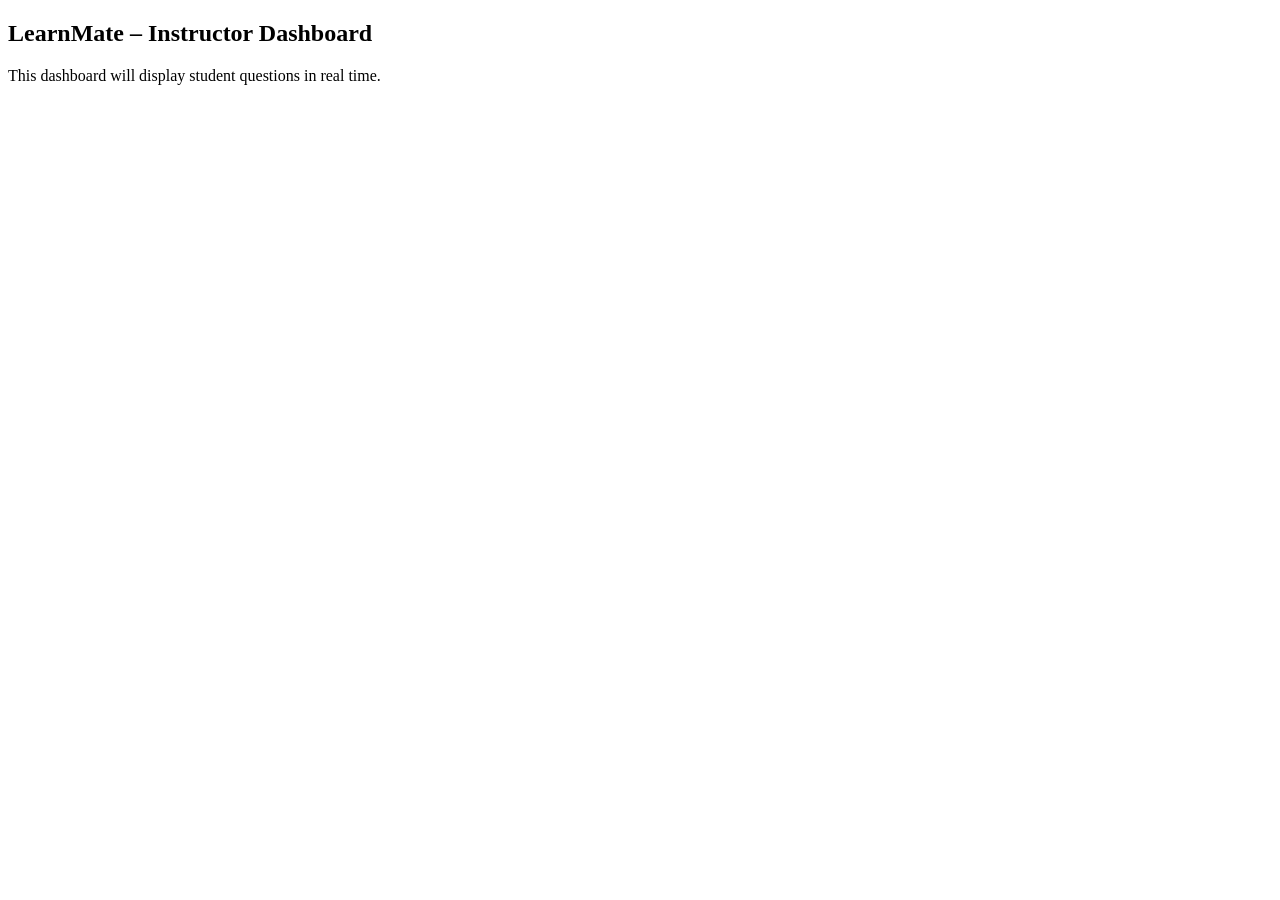
==== frontend/instructor.html @ 82aa6d42 "Added frontend files" ====
<!DOCTYPE html>
<html>
<head>
    <title>LearnMate - Instructor</title>
</head>
<body>
    <h2>LearnMate – Instructor Dashboard</h2>

    <p>This dashboard will display student questions in real time.</p>

</body>
</html>
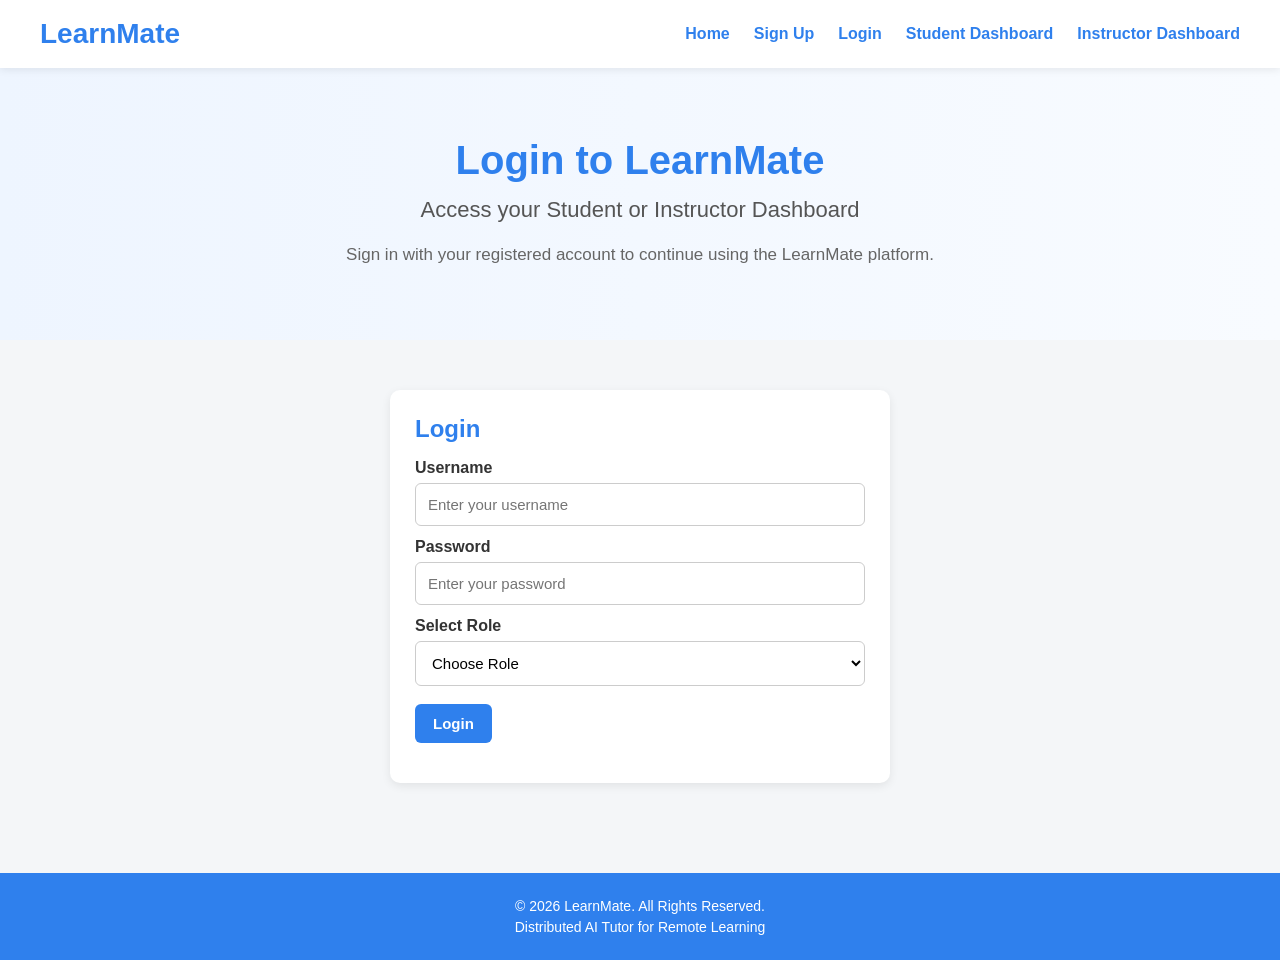
==== commit 0054e0b6: "Finalized frontend UI,improved student submission flow,and added auto refresh instructor dashboard" ====
--- a/frontend/instructor.html
+++ b/frontend/instructor.html
@@ -1,12 +1,225 @@
 <!DOCTYPE html>
-<html>
+<html lang="en">
 <head>
-    <title>LearnMate - Instructor</title>
+    <meta charset="UTF-8">
+    <meta name="viewport" content="width=device-width, initial-scale=1.0">
+    <title>LearnMate - Instructor Dashboard</title>
+    <link rel="stylesheet" href="style.css">
 </head>
 <body>
-    <h2>LearnMate – Instructor Dashboard</h2>
-
-    <p>This dashboard will display student questions in real time.</p>
+
+    <nav class="navbar">
+        <div class="logo">LearnMate</div>
+        <div class="nav-links" id="navLinks"></div>
+    </nav>
+	
+
+    <section class="instructor-dashboard">
+        <h1>Instructor Dashboard</h1>
+        <p class="dashboard-subtitle">Monitor student questions, AI-generated responses, feedback, and subject-wise trends</p>
+
+        <div class="analytics-grid">
+            <div class="analytics-card">
+                <h3>Total Questions</h3>
+                <p id="totalQuestions">0</p>
+            </div>
+
+            <div class="analytics-card">
+                <h3>Not Satisfied Alerts</h3>
+                <p id="notSatisfiedCount">0</p>
+            </div>
+
+            <div class="analytics-card">
+                <h3>Top Repeated Questions</h3>
+                <ul id="repeatedQuestionsList">
+                    <li>No repeated questions yet.</li>
+                </ul>
+            </div>
+
+            <div class="analytics-card">
+                <h3>Topic Analytics</h3>
+                <ul id="topicAnalyticsList">
+                    <li>No topic analytics available yet.</li>
+                </ul>
+            </div>
+        </div>
+
+        <div class="dashboard-topbar">
+            <div>
+                <label for="subjectFilter"><b>Filter by Subject:</b></label>
+                <select id="subjectFilter" onchange="loadQuestions()">
+                    <option value="All">All Subjects</option>
+                </select>
+            </div>
+
+            <p id="lastUpdated" class="last-updated">Last Updated: --</p>
+            <button onclick="loadQuestions()">Refresh Questions</button>
+        </div>
+
+        <div class="table-container">
+            <table id="questionTable">
+                <thead>
+                    <tr>
+                        <th>Student</th>
+                        <th>Subject</th>
+                        <th>Question</th>
+                        <th>AI Response</th>
+                        <th>Time</th>
+                        <th>Feedback</th>
+                    </tr>
+                </thead>
+                <tbody>
+                    <tr>
+                        <td colspan="6" style="text-align:center;">No questions available yet.</td>
+                    </tr>
+                </tbody>
+            </table>
+        </div>
+    </section>
+
+    <footer class="footer">
+        <p>© 2026 LearnMate. All Rights Reserved.</p>
+        <p>Distributed AI Tutor for Remote Learning</p>
+    </footer>
+
+    <script>
+        let subjectsLoaded = false;
+
+        function loadInstructorNavbar() {
+            const user = JSON.parse(localStorage.getItem("learnmateUser"));
+
+            if (!user || user.role !== "instructor") {
+                alert("Please login as an instructor first.");
+                window.location.href = "login.html";
+                return;
+            }
+
+            document.getElementById("navLinks").innerHTML = `
+                <a href="index.html">Home</a>
+                <a href="instructor.html">Instructor Dashboard</a>
+                <a href="#" onclick="logoutUser()">Logout</a>
+            `;
+        }
+
+        function logoutUser() {
+            localStorage.removeItem("learnmateUser");
+            window.location.href = "login.html";
+        }
+
+        async function loadQuestions() {
+            try {
+                const selectedSubject = document.getElementById("subjectFilter").value;
+                const response = await fetch("http://127.0.0.1:8000/instructor-dashboard?subject=" + encodeURIComponent(selectedSubject));
+                const data = await response.json();
+
+                document.getElementById("lastUpdated").innerText =
+                    "Last Updated: " + new Date().toLocaleTimeString();
+
+                document.getElementById("totalQuestions").innerText = data.total_questions || 0;
+                document.getElementById("notSatisfiedCount").innerText = data.not_satisfied_count || 0;
+
+                if (!subjectsLoaded) {
+                    const subjectFilter = document.getElementById("subjectFilter");
+                    const currentValue = subjectFilter.value;
+
+                    subjectFilter.innerHTML = '<option value="All">All Subjects</option>';
+
+                    (data.subjects || []).forEach(subject => {
+                        const option = document.createElement("option");
+                        option.value = subject;
+                        option.textContent = subject;
+                        subjectFilter.appendChild(option);
+                    });
+
+                    subjectFilter.value = currentValue || "All";
+                    subjectsLoaded = true;
+                }
+
+                const repeatedList = document.getElementById("repeatedQuestionsList");
+                repeatedList.innerHTML = "";
+
+                const repeatedEntries = Object.entries(data.repeated_questions || {})
+                    .sort((a, b) => b[1] - a[1])
+                    .slice(0, 5);
+
+                if (repeatedEntries.length === 0) {
+                    repeatedList.innerHTML = "<li>No repeated questions yet.</li>";
+                } else {
+                    repeatedEntries.forEach(([question, count]) => {
+                        const li = document.createElement("li");
+                        li.innerHTML = "<b>" + question + "</b> — " + count + " time(s)";
+                        repeatedList.appendChild(li);
+                    });
+                }
+
+                const topicList = document.getElementById("topicAnalyticsList");
+                topicList.innerHTML = "";
+
+                const topicEntries = Object.entries(data.topic_analytics || {})
+                    .sort((a, b) => b[1] - a[1]);
+
+                if (topicEntries.length === 0) {
+                    topicList.innerHTML = "<li>No topic analytics available yet.</li>";
+                } else {
+                    topicEntries.forEach(([topic, count]) => {
+                        const li = document.createElement("li");
+                        li.innerHTML = "<b>" + topic + "</b> — " + count + " question(s)";
+                        topicList.appendChild(li);
+                    });
+                }
+
+                const tableBody = document.querySelector("#questionTable tbody");
+                tableBody.innerHTML = "";
+
+                if (!data.questions || data.questions.length === 0) {
+                    tableBody.innerHTML =
+                        '<tr><td colspan="6" style="text-align:center;">No questions available yet for this subject.</td></tr>';
+                    return;
+                }
+
+                data.questions.forEach(q => {
+                    const row = document.createElement("tr");
+
+                    let feedbackText = "Pending";
+
+                    if (q.satisfaction_status === "satisfied") {
+                        feedbackText = "Satisfied";
+                    } else if (q.satisfaction_status === "not_satisfied") {
+                        feedbackText = " Not Satisfied";
+                    }
+
+                    row.innerHTML = "<td>" + q.student_name + "</td>" + "<td>" + (q.subject || "-") + "</td>" + "<td>" + q.question_text + "</td>" +
+					"<td>" + q.ai_response + "</td>" + "<td>" + new Date(q.timestamp).toLocaleString('en-US', {
+					timeZone: 'America/New_York',
+					year: 'numeric',
+					month: 'short',
+					day: 'numeric',
+					hour: '2-digit',
+					minute: '2-digit',
+					second: '2-digit'}) + "</td>" + "<td>" + feedbackText + "</td>";
+
+                    tableBody.appendChild(row);
+                });
+
+            } catch (error) {
+                const tableBody = document.querySelector("#questionTable tbody");
+                tableBody.innerHTML =
+                    '<tr><td colspan="6" style="text-align:center;">Unable to load instructor dashboard data.</td></tr>';
+
+                document.getElementById("repeatedQuestionsList").innerHTML =
+                    "<li>Unable to load repeated question analytics.</li>";
+
+                document.getElementById("topicAnalyticsList").innerHTML =
+                    "<li>Unable to load topic analytics.</li>";
+
+                document.getElementById("notSatisfiedCount").innerText = "0";
+            }
+        }
+
+        loadInstructorNavbar();
+        loadQuestions();
+        setInterval(loadQuestions, 5000);
+    </script>
 
 </body>
 </html>
--- a/frontend/style.css
+++ b/frontend/style.css
@@ -0,0 +1,366 @@
+*{
+    margin:0;
+    padding:0;
+    box-sizing:border-box;
+}
+
+body{
+    font-family: Arial, sans-serif;
+    background:#f4f6f8;
+    color:#333;
+}
+
+.navbar{
+    display:flex;
+    justify-content:space-between;
+    align-items:center;
+    background:#ffffff;
+    padding:18px 40px;
+    box-shadow:0 2px 8px rgba(0,0,0,0.08);
+    position:sticky;
+    top:0;
+    z-index:1000;
+}
+
+.logo{
+    font-size:28px;
+    font-weight:bold;
+    color:#2f80ed;
+}
+
+.nav-links{
+    display:flex;
+    gap:24px;
+}
+
+.nav-links a{
+    text-decoration:none;
+    font-size:16px;
+    font-weight:600;
+    color:#2f80ed;
+    transition:0.3s;
+}
+
+.nav-links a:hover{
+    color:#1c5fd1;
+}
+
+.home-hero{
+    padding:80px 10%;
+    text-align:center;
+    background:linear-gradient(to right, #eef5ff, #f8fbff);
+}
+
+.home-content h1{
+    font-size:48px;
+    color:#2f80ed;
+    margin-bottom:15px;
+}
+
+.tagline{
+    font-size:22px;
+    color:#555;
+    margin-bottom:18px;
+}
+
+.description{
+    max-width:800px;
+    margin:0 auto;
+    line-height:1.7;
+    color:#666;
+    font-size:17px;
+}
+
+.buttons{
+    margin-top:30px;
+    display:flex;
+    justify-content:center;
+    gap:16px;
+    flex-wrap:wrap;
+}
+
+.btn{
+    text-decoration:none;
+    background:#2f80ed;
+    color:white;
+    padding:12px 24px;
+    border-radius:6px;
+    font-size:16px;
+    font-weight:600;
+    transition:0.3s;
+}
+
+.btn:hover{
+    background:#1c5fd1;
+}
+
+.secondary-btn{
+    background:#4a5568;
+}
+
+.secondary-btn:hover{
+    background:#2d3748;
+}
+
+.workflow,
+.features-section{
+    padding:70px 10%;
+    text-align:center;
+}
+
+.workflow h2,
+.features-section h2{
+    color:#2f80ed;
+    margin-bottom:30px;
+    font-size:32px;
+}
+
+.workflow-box{
+    display:flex;
+    justify-content:center;
+    gap:24px;
+    flex-wrap:wrap;
+}
+
+.step{
+    background:white;
+    padding:24px;
+    width:300px;
+    border-radius:10px;
+    box-shadow:0 3px 10px rgba(0,0,0,0.08);
+    text-align:left;
+}
+
+.step h3{
+    color:#2f80ed;
+    margin-bottom:12px;
+}
+
+.step p{
+    color:#555;
+    line-height:1.6;
+}
+
+.hero{
+    padding:70px 10%;
+    text-align:center;
+    background:linear-gradient(to right, #eef5ff, #f8fbff);
+}
+
+.hero-text h1{
+    font-size:40px;
+    color:#2f80ed;
+    margin-bottom:14px;
+}
+
+.dashboard{
+    display:flex;
+    gap:30px;
+    padding:50px 10%;
+    flex-wrap:wrap;
+}
+
+.ask-section,
+.response-section{
+    flex:1;
+    min-width:320px;
+    background:white;
+    padding:25px;
+    border-radius:10px;
+    box-shadow:0 3px 10px rgba(0,0,0,0.08);
+}
+
+.ask-section h2,
+.response-section h2{
+    color:#2f80ed;
+    margin-bottom:16px;
+}
+
+.ask-section label{
+    display:block;
+    margin-top:12px;
+    margin-bottom:6px;
+    font-weight:600;
+}
+
+.ask-section input,
+.ask-section select,
+.ask-section textarea{
+    width:100%;
+    padding:12px;
+    border:1px solid #ccc;
+    border-radius:6px;
+    font-size:15px;
+    background:white;
+}
+
+.ask-section textarea{
+    min-height:140px;
+    resize:vertical;
+}
+
+.ask-section button,
+.dashboard-topbar button,
+#feedbackSection button{
+    margin-top:18px;
+    margin-right:10px;
+    padding:11px 18px;
+    background:#2f80ed;
+    color:white;
+    border:none;
+    border-radius:6px;
+    cursor:pointer;
+    font-size:15px;
+    font-weight:600;
+}
+
+.ask-section button:hover,
+.dashboard-topbar button:hover,
+#feedbackSection button:hover{
+    background:#1c5fd1;
+}
+
+.response-card{
+    background:#f8fafc;
+    border:1px solid #e2e8f0;
+    padding:18px;
+    border-radius:8px;
+    min-height:180px;
+    line-height:1.7;
+}
+
+.instructor-dashboard{
+    padding:60px 8%;
+}
+
+.instructor-dashboard h1{
+    color:#2f80ed;
+    margin-bottom:10px;
+    text-align:center;
+}
+
+.dashboard-subtitle{
+    text-align:center;
+    color:#666;
+    margin-bottom:24px;
+}
+
+.analytics-grid{
+    display:grid;
+    grid-template-columns: repeat(auto-fit, minmax(240px, 1fr));
+    gap:20px;
+    margin-bottom:25px;
+}
+
+.analytics-card{
+    background:white;
+    padding:20px;
+    border-radius:10px;
+    box-shadow:0 3px 10px rgba(0,0,0,0.08);
+}
+
+.analytics-card h3{
+    color:#2f80ed;
+    margin-bottom:12px;
+    font-size:18px;
+}
+
+.analytics-card p{
+    font-size:28px;
+    font-weight:bold;
+    color:#333;
+}
+
+.analytics-card ul{
+    padding-left:18px;
+    color:#555;
+    line-height:1.7;
+}
+
+.analytics-card li{
+    margin-bottom:8px;
+}
+
+.dashboard-topbar{
+    display:flex;
+    justify-content:space-between;
+    align-items:center;
+    margin-bottom:18px;
+    gap:16px;
+    flex-wrap:wrap;
+}
+
+.last-updated{
+    color:#666;
+    font-size:14px;
+}
+
+.table-container{
+    overflow-x:auto;
+    background:white;
+    padding:15px;
+    border-radius:10px;
+    box-shadow:0 3px 10px rgba(0,0,0,0.08);
+}
+
+table{
+    width:100%;
+    border-collapse:collapse;
+}
+
+th, td{
+    padding:14px;
+    border-bottom:1px solid #e5e7eb;
+    text-align:left;
+    vertical-align:top;
+}
+
+th{
+    background:#2f80ed;
+    color:white;
+}
+
+tr:hover{
+    background:#f8fbff;
+}
+
+.footer{
+    background:#2f80ed;
+    color:white;
+    text-align:center;
+    padding:20px;
+    margin-top:40px;
+}
+
+.footer p{
+    margin:5px 0;
+    font-size:14px;
+}
+
+@media (max-width: 768px){
+    .navbar{
+        flex-direction:column;
+        gap:12px;
+        padding:18px 20px;
+    }
+
+    .nav-links{
+        flex-wrap:wrap;
+        justify-content:center;
+    }
+
+    .home-content h1,
+    .hero-text h1{
+        font-size:32px;
+    }
+
+    .workflow h2,
+    .features-section h2{
+        font-size:28px;
+    }
+
+    .dashboard-topbar{
+        flex-direction:column;
+        align-items:flex-start;
+    }
+}
